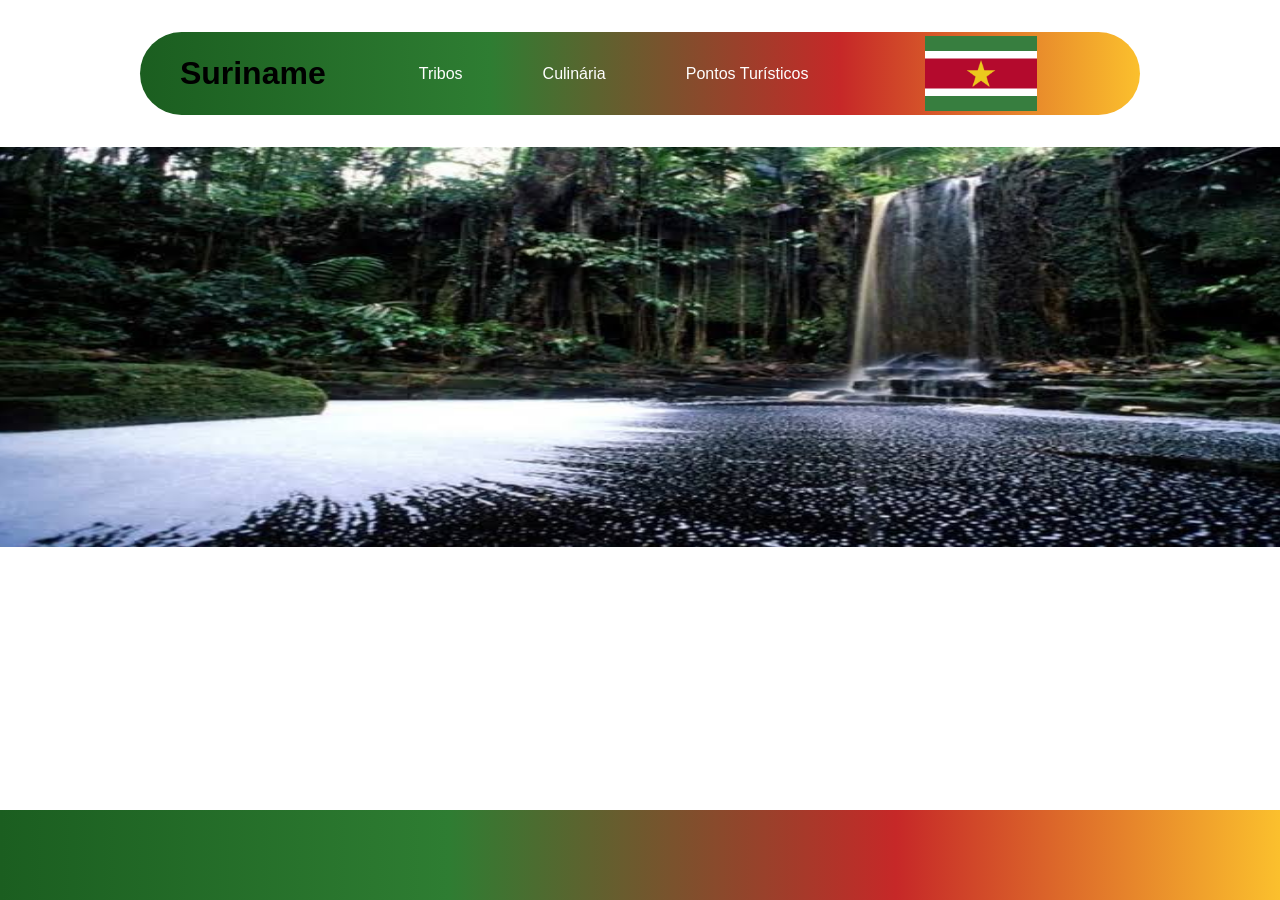
==== Html/index.html @ cf1e26ad "header fix" ====
<!DOCTYPE html>
<html lang="pt-br">

<head>
    <meta charset="UTF-8">
    <meta name="viewport" content="width=device-width, initial-scale=1.0">
    <title>Suriname</title>
    <link rel="stylesheet" href="/Css/style.css">
    <link rel="stylesheet" href="/Css/mediaquery.css">
</head>

<body onload="mudarCarrossel()">
    <div id="header-div">
    <header>
        <h1 class="ubuntu-bold texto-aumenta"><a href="index.html">Suriname</a></h1>
        <nav id="navbar">
            <ul class="roboto-header">
                <li><a href="tribos.html" class="texto-aumenta">Tribos</a></li>
                <li><a href="culinaria.html" class="texto-aumenta">Culinária</a></li>
                <li><a href="ptsturiscos.html" class="texto-aumenta">Pontos Turísticos</a></li>
            </ul>
        </nav>
        <img src="/img/Flag_of_Suriname.svg.webp" alt="bandeira-suriname" id="band-sur">

        <menu>
            <img src="/img/burger-menu-svgrepo-com.svg" id="burger-menu-icon" onclick="alterarmenu()">
        </menu>
    </header>
    </div>
    <nav id="menu-nav" class="escondido">
        <ul>
            <li><a href="index.html" class="texto-aumenta">Home</a></li>
            <li><a href="tribos.html" class="texto-aumenta">Tribos</a></li>
            <li><a href="culinaria.html" class="texto-aumenta">Culinária</a></li>
            <li><a href="ptsturiscos.html" class="texto-aumenta">Pontos Turísticos</a></li>
        </ul>
    </nav>
    <main>
        <img src="/img/Boas Vindas Suriname-Home.jpg" id="carrossel">
    </main>
    <footer>

    </footer>

    <script src="/Script/script.js"></script>
</body>

</html>
---- Css/style.css ----
/* geral */

.roboto-header {
  font-family: "Roboto", sans-serif;
  font-optical-sizing: auto;
  font-weight: 700;
  font-style: normal;
  font-variation-settings:
    "wdth" 100;
}

.ubuntu-bold {
  font-family: "Ubuntu", sans-serif;
  font-weight: 700;
  font-style: normal;
  color: black;
}

* {
    margin: 0;

}

body {
    display: flex;
    flex-direction: column;
    align-items: center;
    min-height: 100vh;
}

#header-div {
    position: sticky;
    width: 100%;
    display: flex;
    justify-content: center;
    top: 2rem;
    z-index: 1000;
}

header {
    background: linear-gradient(
  90deg,
  #1B5E20 0%,
  #2E7D32 35%,
  #C62828 70%,
  #FBC02D 100%
);
    width: 75%;
    border-radius: 100px;
    padding: 10px 20px 10px 20px;
    display: grid;
    grid-template-columns: 2fr 5fr 3fr;
    align-items: center;
    align-content: center;
    justify-items: center;
    gap: 1rem;
    height: 7vh;
}

header h1 a {
    color: black;
    text-decoration: none;
}

header ul {
    display: flex;
    list-style: none;
    gap: 5rem;
}
.texto-aumenta {
    display: inline-block;
    transition:  transform 0.3s ease;
}

.texto-aumenta:hover {
    transform: scale(1.2);
}

ul a {
    text-decoration: none;
    color: white;
    font-weight: 400;
}


#band-sur {
    width: 7rem;
}

menu {
    display: none;
    padding: 0px;
}

#menu-nav {
    display: none;
}

#burger-menu-icon {
    width: 6rem;
}

main {
    flex: 1;
}

#carrossel {
    margin-top: 4rem;
    width: 1285px;
    height: 400px;
}

footer {
    height: 10vh;
    width: 100%;
    position: relative;
    bottom: 0;
    background: linear-gradient(
        90deg,
    #1B5E20 0%,
    #2E7D32 35%,
    #C62828 70%,
    #FBC02D 100%)
}

/* home */

/* tribos */

#body-tribos {
    background-image: url(/img/Plano\ de\ Fundo\ Tribos.jpg);
    background-repeat: no-repeat;
    background-size: cover;
    font-family: Georgia, 'Times New Roman', Times, serif;
    color: #222;

}

#main-tribos {
    background-color: #f5f5f5;
    display: flex;
    flex-direction: column; 
    align-items: center;   
    padding: 0 20px;  
    margin: 4rem 10px 10px 10px;    
}
.tribos {
    display: flex;
    justify-content: center;
    align-items: stretch;
    gap: 20px;
    padding: 20px;
    flex-wrap: wrap;
}

.card {
    width: 350px;
    background: #fff3cd;
    border-radius: 20px;
    border: 2px solid #fac905;
    display: flex;
    flex-direction: column;
    transition: transform 0.3s;
}
.card:hover {
    transform: translateY(-5px);
    box-shadow: 10px 20px 30px rgb(255, 255, 0);
}
.card h2 {
    color: #fff;
    text-align: center;
    font-size: 22px;
    padding: 15px;
    border-radius: 22px;
}
.aruaques {
    background: green;
}
.aruaques h2 {
    background: green;
}
.caraiba {
    background: #FFCD00;
}
.caraiba h2 {
    background: #FFCD00;
}
.warrius {
    background: red;
}
.warrius h2 {
    background: red;
}
.img-tribos {
    width: 260px;
    height: 390px;
    display: block;
}
.card p {
    margin: 5px;
    font-size: 20px;
    font-style: bold;
}
/* aba de culinaria */

/* pontos turisticos */
---- Css/mediaquery.css ----
@media screen and (max-width: 1090px){
    #navbar {
        display: none;
    }
    menu {
        display: inline-block;
    }

    #menu-nav {
        display: inline-block;
        width: 100%;
        border-bottom: 10px;
        border-color: black;
        ul {
            padding: 10px 40px 10px 40px;
            list-style-type: none;
            display: flex;
            align-items: center;
            justify-content: space-between;
            border-bottom: 2px solid gray;
            box-shadow: 0px 4px 6px -2px rgba(0, 0, 0, 0.3);
        }
        a {
            color: black;
            text-decoration: none;
            font-size: 30px;
        }
    }
}

@media screen and (max-width: 580px) {
    header h1 {
        font-size: 1.6rem;
    }
}
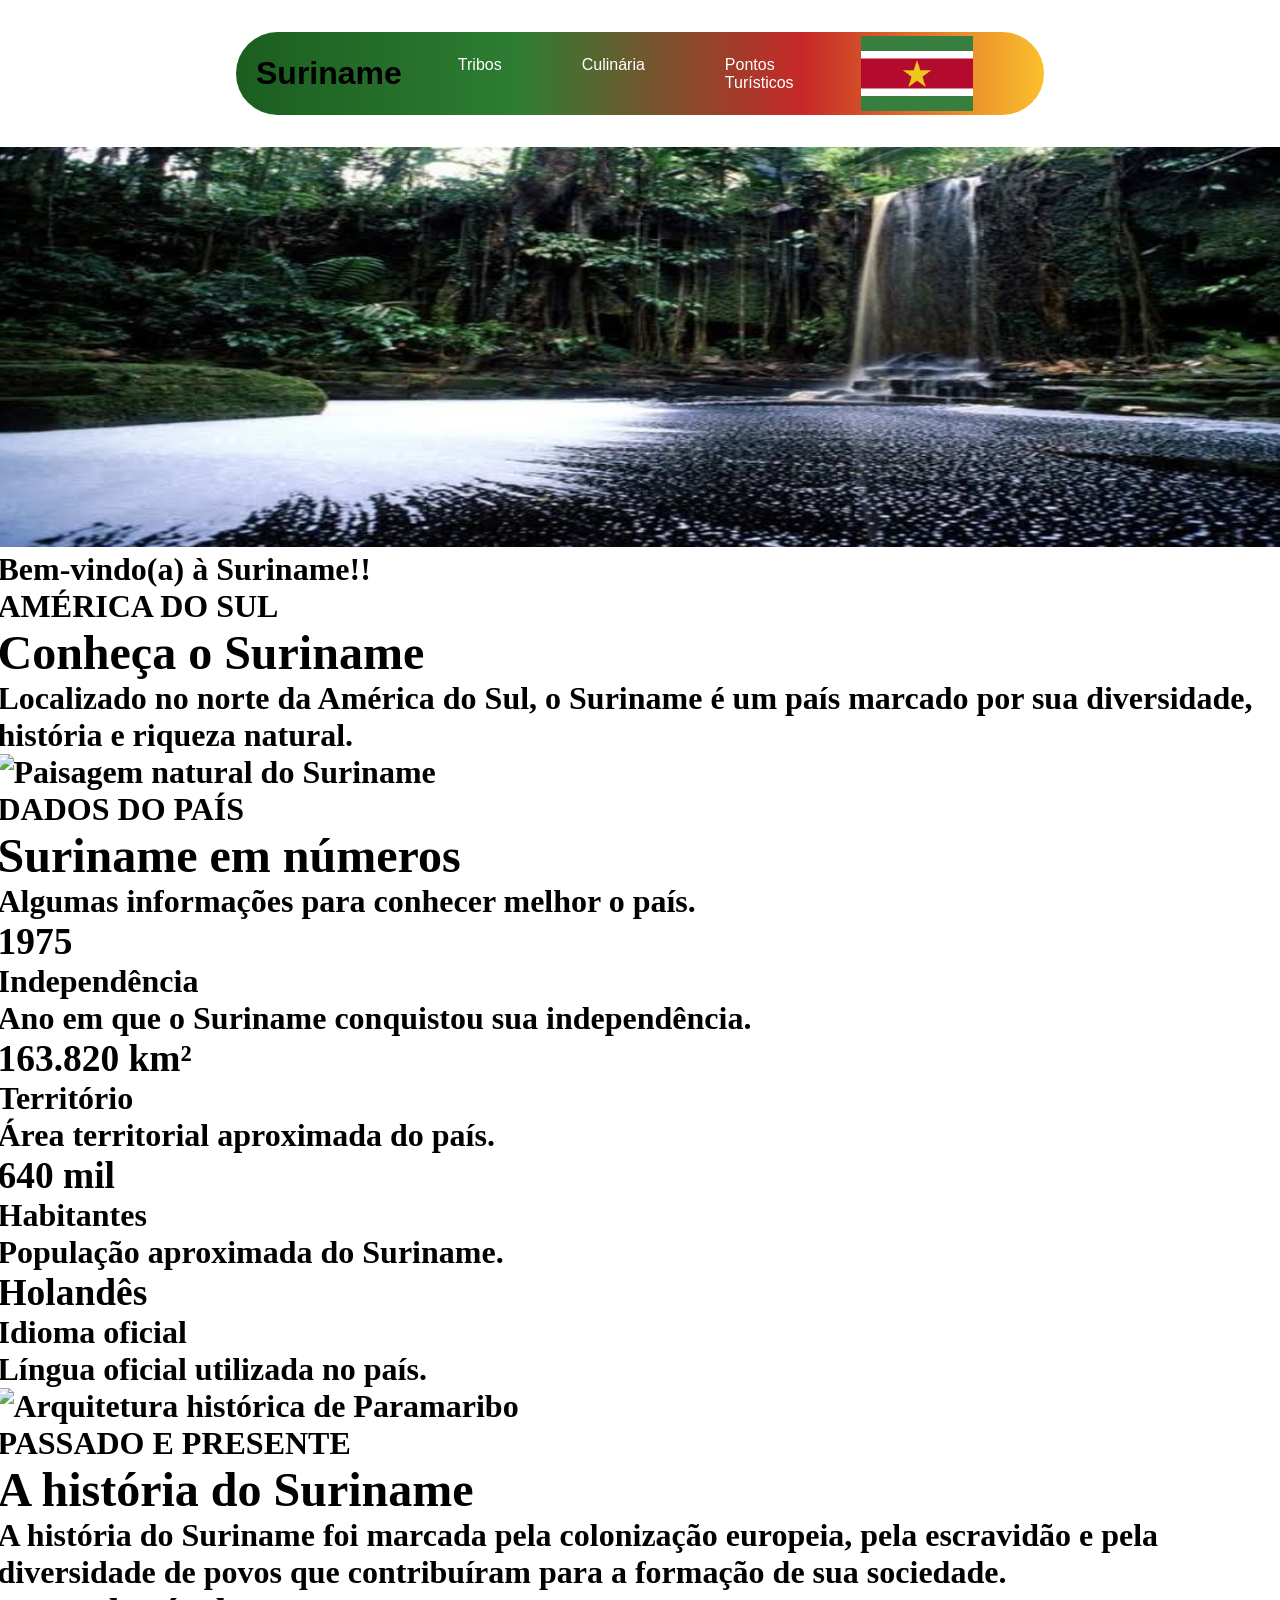
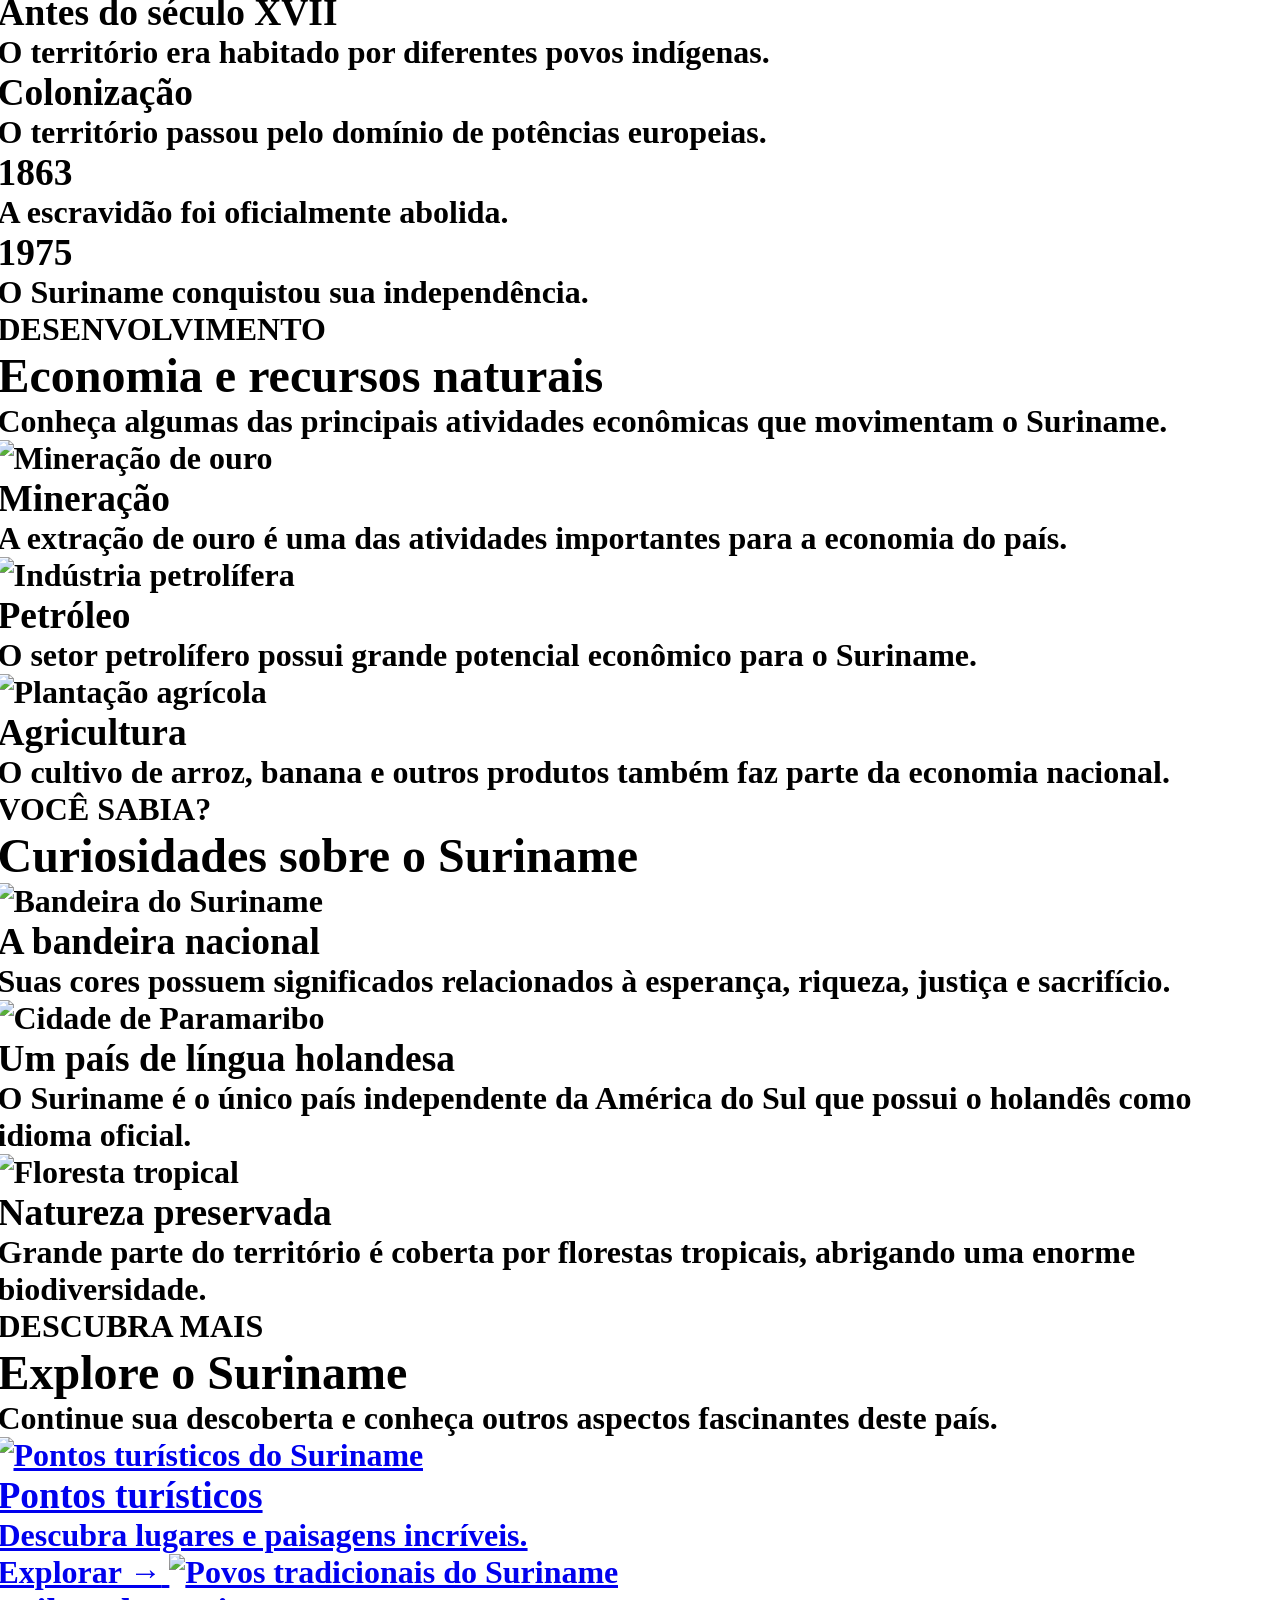
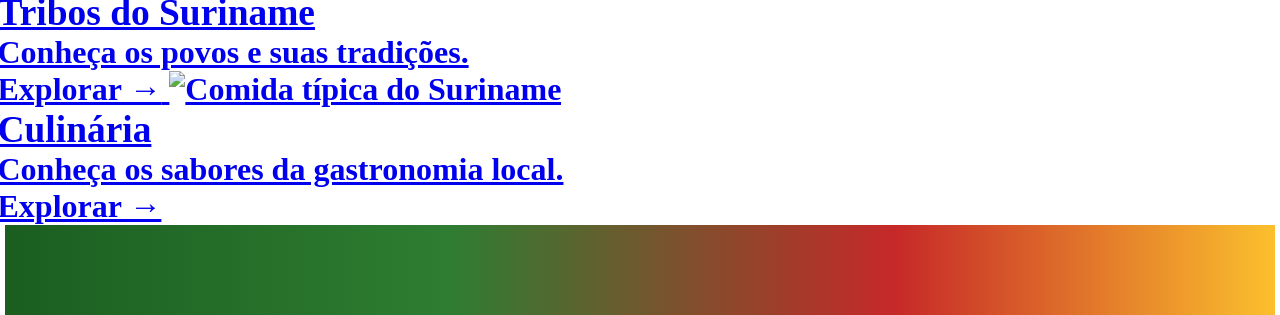
==== commit 62a8b797: "html home" ====
--- a/Html/index.html
+++ b/Html/index.html
@@ -37,6 +37,231 @@
     </nav>
     <main>
         <img src="/img/Boas Vindas Suriname-Home.jpg" id="carrossel">
+        <h1>Bem-vindo(a) à Suriname!! </header>
+            
+        <!-- APRESENTAÇÃO -->
+        <section class="apresentacao">
+            <div class="apresentacao-conteudo">
+                <span class="subtitulo">AMÉRICA DO SUL</span>
+                <h1>Conheça o Suriname</h1>
+                <p>
+                    Localizado no norte da América do Sul, o Suriname
+                    é um país marcado por sua diversidade, história
+                    e riqueza natural.
+                </p>
+            </div>
+
+            <div class="apresentacao-imagem">
+                <img src="imagens/suriname.jpg" alt="Paisagem natural do Suriname">
+            </div>
+        </section>
+
+        <!-- SURINAME EM NÚMEROS -->
+        <section class="numeros">
+            <div class="secao-titulo">
+                <span class="subtitulo">DADOS DO PAÍS</span>
+                <h2>Suriname em números</h2>
+                <p>Algumas informações para conhecer melhor o país.</p>
+            </div>
+
+            <div class="numeros-container">
+
+                <article class="numero-card">
+                    <h3>1975</h3>
+                    <h4>Independência</h4>
+                    <p>Ano em que o Suriname conquistou sua independência.</p>
+                </article>
+
+                <article class="numero-card">
+                    <h3>163.820 km²</h3>
+                    <h4>Território</h4>
+                    <p>Área territorial aproximada do país.</p>
+                </article>
+
+                <article class="numero-card">
+                    <h3>640 mil</h3>
+                    <h4>Habitantes</h4>
+                    <p>População aproximada do Suriname.</p>
+                </article>
+
+                <article class="numero-card">
+                    <h3>Holandês</h3>
+                    <h4>Idioma oficial</h4>
+                    <p>Língua oficial utilizada no país.</p>
+                </article>
+
+            </div>
+        </section>
+
+        <!-- HISTÓRIA -->
+        <section class="historia">
+            <div class="historia-imagem">
+                <img src="imagens/historia.jpg" alt="Arquitetura histórica de Paramaribo">
+            </div>
+
+            <div class="historia-conteudo">
+                <span class="subtitulo">PASSADO E PRESENTE</span>
+                <h2>A história do Suriname</h2>
+
+                <p>
+                    A história do Suriname foi marcada pela colonização
+                    europeia, pela escravidão e pela diversidade de povos
+                    que contribuíram para a formação de sua sociedade.
+                </p>
+
+                <div class="linha-tempo">
+
+                    <div class="linha-tempo-item">
+                        <h3>Antes do século XVII</h3>
+                        <p>O território era habitado por diferentes povos indígenas.</p>
+                    </div>
+
+                    <div class="linha-tempo-item">
+                        <h3>Colonização</h3>
+                        <p>O território passou pelo domínio de potências europeias.</p>
+                    </div>
+
+                    <div class="linha-tempo-item">
+                        <h3>1863</h3>
+                        <p>A escravidão foi oficialmente abolida.</p>
+                    </div>
+
+                    <div class="linha-tempo-item">
+                        <h3>1975</h3>
+                        <p>O Suriname conquistou sua independência.</p>
+                    </div>
+
+                </div>
+            </div>
+        </section>
+
+        <!-- ECONOMIA -->
+        <section class="economia">
+            <div class="secao-titulo">
+                <span class="subtitulo">DESENVOLVIMENTO</span>
+                <h2>Economia e recursos naturais</h2>
+                <p>
+                    Conheça algumas das principais atividades econômicas
+                    que movimentam o Suriname.
+                </p>
+            </div>
+
+            <div class="economia-container">
+
+                <article class="economia-card">
+                    <img src="imagens/ouro.jpg" alt="Mineração de ouro">
+                    <h3>Mineração</h3>
+                    <p>
+                        A extração de ouro é uma das atividades importantes
+                        para a economia do país.
+                    </p>
+                </article>
+
+                <article class="economia-card">
+                    <img src="imagens/petroleo.jpg" alt="Indústria petrolífera">
+                    <h3>Petróleo</h3>
+                    <p>
+                        O setor petrolífero possui grande potencial
+                        econômico para o Suriname.
+                    </p>
+                </article>
+
+                <article class="economia-card">
+                    <img src="imagens/agricultura.jpg" alt="Plantação agrícola">
+                    <h3>Agricultura</h3>
+                    <p>
+                        O cultivo de arroz, banana e outros produtos
+                        também faz parte da economia nacional.
+                    </p>
+                </article>
+
+            </div>
+        </section>
+
+        <!-- CURIOSIDADES -->
+        <section class="curiosidades">
+            <div class="secao-titulo">
+                <span class="subtitulo">VOCÊ SABIA?</span>
+                <h2>Curiosidades sobre o Suriname</h2>
+            </div>
+
+            <div class="curiosidades-container">
+
+                <article class="curiosidade-card">
+                    <img src="imagens/bandeira.jpg" alt="Bandeira do Suriname">
+                    <div>
+                        <h3>A bandeira nacional</h3>
+                        <p>
+                            Suas cores possuem significados relacionados
+                            à esperança, riqueza, justiça e sacrifício.
+                        </p>
+                    </div>
+                </article>
+
+                <article class="curiosidade-card">
+                    <img src="imagens/paramaribo.jpg" alt="Cidade de Paramaribo">
+                    <div>
+                        <h3>Um país de língua holandesa</h3>
+                        <p>
+                            O Suriname é o único país independente da
+                            América do Sul que possui o holandês como
+                            idioma oficial.
+                        </p>
+                    </div>
+                </article>
+
+                <article class="curiosidade-card">
+                    <img src="imagens/floresta.jpg" alt="Floresta tropical">
+                    <div>
+                        <h3>Natureza preservada</h3>
+                        <p>
+                            Grande parte do território é coberta por
+                            florestas tropicais, abrigando uma enorme
+                            biodiversidade.
+                        </p>
+                    </div>
+                </article>
+
+            </div>
+        </section>
+
+        <!-- EXPLORE MAIS -->
+        <section class="explore">
+            <div class="secao-titulo">
+                <span class="subtitulo">DESCUBRA MAIS</span>
+                <h2>Explore o Suriname</h2>
+                <p>
+                    Continue sua descoberta e conheça outros aspectos
+                    fascinantes deste país.
+                </p>
+            </div>
+
+            <div class="explore-container">
+
+                <a href="pontos-turisticos.html" class="explore-card">
+                    <img src="imagens/pontos-turisticos.jpg" alt="Pontos turísticos do Suriname">
+                    <h3>Pontos turísticos</h3>
+                    <p>Descubra lugares e paisagens incríveis.</p>
+                    <span>Explorar →</span>
+                </a>
+
+                <a href="tribos.html" class="explore-card">
+                    <img src="imagens/tribos.jpg" alt="Povos tradicionais do Suriname">
+                    <h3>Tribos do Suriname</h3>
+                    <p>Conheça os povos e suas tradições.</p>
+                    <span>Explorar →</span>
+                </a>
+
+                <a href="culinaria.html" class="explore-card">
+                    <img src="imagens/culinaria.jpg" alt="Comida típica do Suriname">
+                    <h3>Culinária</h3>
+                    <p>Conheça os sabores da gastronomia local.</p>
+                    <span>Explorar →</span>
+                </a>
+
+            </div>
+        </section>
+
     </main>
     <footer>
 
--- a/Css/style.css
+++ b/Css/style.css
@@ -26,6 +26,7 @@
     flex-direction: column;
     align-items: center;
     min-height: 100vh;
+    margin:0px 10vw 0px 10vw;
 }
 
 #header-div {
@@ -112,7 +113,7 @@
 
 footer {
     height: 10vh;
-    width: 100%;
+    width: 99.2vw;
     position: relative;
     bottom: 0;
     background: linear-gradient(
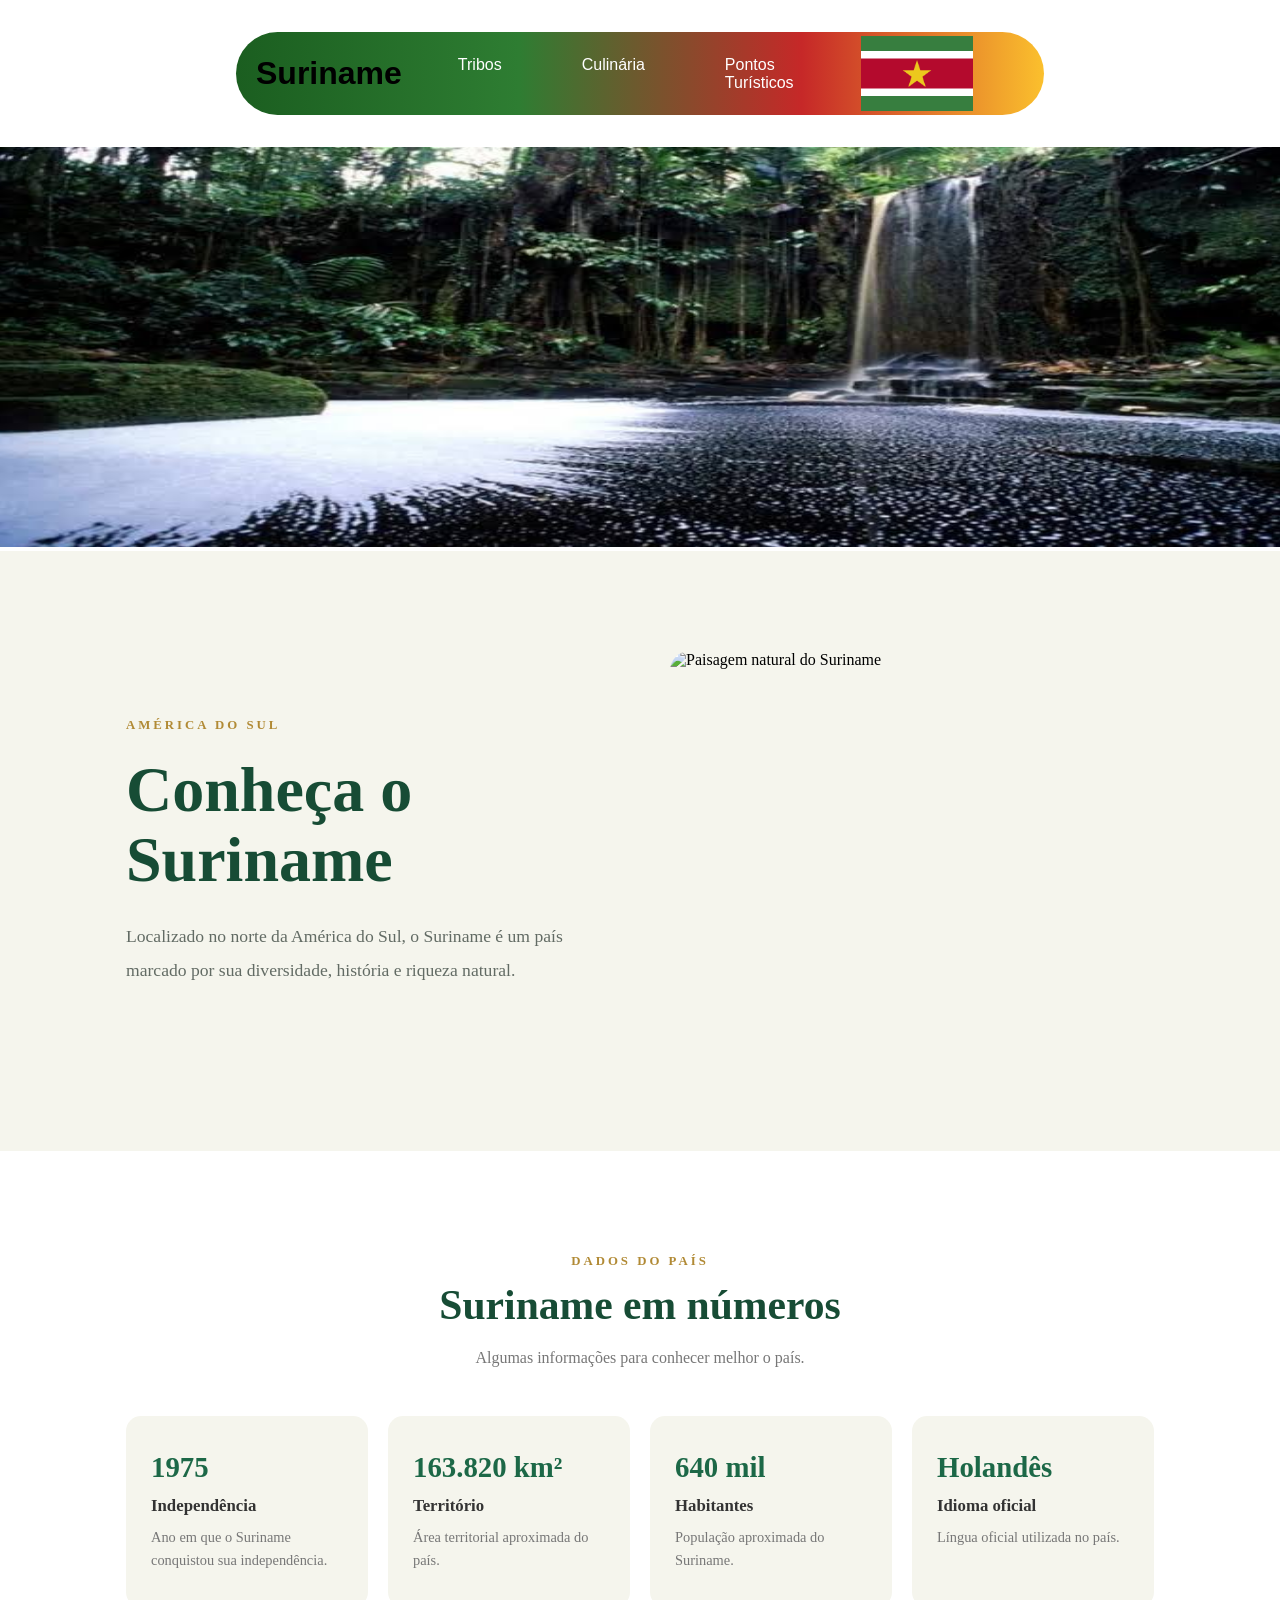
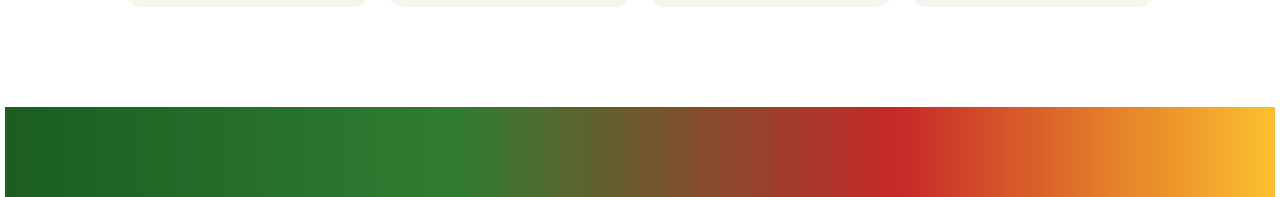
==== commit f3d1e999: "index css" ====
--- a/Html/index.html
+++ b/Html/index.html
@@ -7,6 +7,7 @@
     <title>Suriname</title>
     <link rel="stylesheet" href="/Css/style.css">
     <link rel="stylesheet" href="/Css/mediaquery.css">
+    <link rel="icon" href="/img/Flag_of_Suriname.svg.webp" type="image/.webp">
 </head>
 
 <body onload="mudarCarrossel()">
@@ -37,8 +38,7 @@
     </nav>
     <main>
         <img src="/img/Boas Vindas Suriname-Home.jpg" id="carrossel">
-        <h1>Bem-vindo(a) à Suriname!! </header>
-            
+
         <!-- APRESENTAÇÃO -->
         <section class="apresentacao">
             <div class="apresentacao-conteudo">
@@ -52,7 +52,7 @@
             </div>
 
             <div class="apresentacao-imagem">
-                <img src="imagens/suriname.jpg" alt="Paisagem natural do Suriname">
+                <img src="https://st2.depositphotos.com/1679308/6922/i/450/depositphotos_69221909-stock-photo-suriname-south-america.jpg" alt="Paisagem natural do Suriname">
             </div>
         </section>
 
@@ -93,175 +93,6 @@
             </div>
         </section>
 
-        <!-- HISTÓRIA -->
-        <section class="historia">
-            <div class="historia-imagem">
-                <img src="imagens/historia.jpg" alt="Arquitetura histórica de Paramaribo">
-            </div>
-
-            <div class="historia-conteudo">
-                <span class="subtitulo">PASSADO E PRESENTE</span>
-                <h2>A história do Suriname</h2>
-
-                <p>
-                    A história do Suriname foi marcada pela colonização
-                    europeia, pela escravidão e pela diversidade de povos
-                    que contribuíram para a formação de sua sociedade.
-                </p>
-
-                <div class="linha-tempo">
-
-                    <div class="linha-tempo-item">
-                        <h3>Antes do século XVII</h3>
-                        <p>O território era habitado por diferentes povos indígenas.</p>
-                    </div>
-
-                    <div class="linha-tempo-item">
-                        <h3>Colonização</h3>
-                        <p>O território passou pelo domínio de potências europeias.</p>
-                    </div>
-
-                    <div class="linha-tempo-item">
-                        <h3>1863</h3>
-                        <p>A escravidão foi oficialmente abolida.</p>
-                    </div>
-
-                    <div class="linha-tempo-item">
-                        <h3>1975</h3>
-                        <p>O Suriname conquistou sua independência.</p>
-                    </div>
-
-                </div>
-            </div>
-        </section>
-
-        <!-- ECONOMIA -->
-        <section class="economia">
-            <div class="secao-titulo">
-                <span class="subtitulo">DESENVOLVIMENTO</span>
-                <h2>Economia e recursos naturais</h2>
-                <p>
-                    Conheça algumas das principais atividades econômicas
-                    que movimentam o Suriname.
-                </p>
-            </div>
-
-            <div class="economia-container">
-
-                <article class="economia-card">
-                    <img src="imagens/ouro.jpg" alt="Mineração de ouro">
-                    <h3>Mineração</h3>
-                    <p>
-                        A extração de ouro é uma das atividades importantes
-                        para a economia do país.
-                    </p>
-                </article>
-
-                <article class="economia-card">
-                    <img src="imagens/petroleo.jpg" alt="Indústria petrolífera">
-                    <h3>Petróleo</h3>
-                    <p>
-                        O setor petrolífero possui grande potencial
-                        econômico para o Suriname.
-                    </p>
-                </article>
-
-                <article class="economia-card">
-                    <img src="imagens/agricultura.jpg" alt="Plantação agrícola">
-                    <h3>Agricultura</h3>
-                    <p>
-                        O cultivo de arroz, banana e outros produtos
-                        também faz parte da economia nacional.
-                    </p>
-                </article>
-
-            </div>
-        </section>
-
-        <!-- CURIOSIDADES -->
-        <section class="curiosidades">
-            <div class="secao-titulo">
-                <span class="subtitulo">VOCÊ SABIA?</span>
-                <h2>Curiosidades sobre o Suriname</h2>
-            </div>
-
-            <div class="curiosidades-container">
-
-                <article class="curiosidade-card">
-                    <img src="imagens/bandeira.jpg" alt="Bandeira do Suriname">
-                    <div>
-                        <h3>A bandeira nacional</h3>
-                        <p>
-                            Suas cores possuem significados relacionados
-                            à esperança, riqueza, justiça e sacrifício.
-                        </p>
-                    </div>
-                </article>
-
-                <article class="curiosidade-card">
-                    <img src="imagens/paramaribo.jpg" alt="Cidade de Paramaribo">
-                    <div>
-                        <h3>Um país de língua holandesa</h3>
-                        <p>
-                            O Suriname é o único país independente da
-                            América do Sul que possui o holandês como
-                            idioma oficial.
-                        </p>
-                    </div>
-                </article>
-
-                <article class="curiosidade-card">
-                    <img src="imagens/floresta.jpg" alt="Floresta tropical">
-                    <div>
-                        <h3>Natureza preservada</h3>
-                        <p>
-                            Grande parte do território é coberta por
-                            florestas tropicais, abrigando uma enorme
-                            biodiversidade.
-                        </p>
-                    </div>
-                </article>
-
-            </div>
-        </section>
-
-        <!-- EXPLORE MAIS -->
-        <section class="explore">
-            <div class="secao-titulo">
-                <span class="subtitulo">DESCUBRA MAIS</span>
-                <h2>Explore o Suriname</h2>
-                <p>
-                    Continue sua descoberta e conheça outros aspectos
-                    fascinantes deste país.
-                </p>
-            </div>
-
-            <div class="explore-container">
-
-                <a href="pontos-turisticos.html" class="explore-card">
-                    <img src="imagens/pontos-turisticos.jpg" alt="Pontos turísticos do Suriname">
-                    <h3>Pontos turísticos</h3>
-                    <p>Descubra lugares e paisagens incríveis.</p>
-                    <span>Explorar →</span>
-                </a>
-
-                <a href="tribos.html" class="explore-card">
-                    <img src="imagens/tribos.jpg" alt="Povos tradicionais do Suriname">
-                    <h3>Tribos do Suriname</h3>
-                    <p>Conheça os povos e suas tradições.</p>
-                    <span>Explorar →</span>
-                </a>
-
-                <a href="culinaria.html" class="explore-card">
-                    <img src="imagens/culinaria.jpg" alt="Comida típica do Suriname">
-                    <h3>Culinária</h3>
-                    <p>Conheça os sabores da gastronomia local.</p>
-                    <span>Explorar →</span>
-                </a>
-
-            </div>
-        </section>
-
     </main>
     <footer>
 
--- a/Css/style.css
+++ b/Css/style.css
@@ -126,6 +126,135 @@
 
 /* home */
 
+.apresentacao,
+.numeros {
+    width: 100%;
+    box-sizing: border-box;
+}
+
+.apresentacao *,
+.numeros * {
+    box-sizing: border-box;
+}
+
+.apresentacao img {
+    width: 100%;
+    height: 100%;
+    object-fit: cover;
+    display: block;
+}
+
+.subtitulo {
+    display: inline-block;
+    color: #b18a35;
+    font-size: 0.8rem;
+    font-weight: 700;
+    letter-spacing: 3px;
+    margin-bottom: 12px;
+}
+
+.secao-titulo {
+    text-align: center;
+    max-width: 650px;
+    margin: 0 auto 45px;
+}
+
+.secao-titulo h2 {
+    color: #174c35;
+    font-size: clamp(1.8rem, 4vw, 2.6rem);
+    margin: 0 0 15px;
+}
+
+.secao-titulo p {
+    color: #777;
+    line-height: 1.7;
+    font-size: 1rem;
+}
+
+.apresentacao {
+    display: flex;
+    align-items: center;
+    justify-content: space-between;
+    gap: 60px;
+    padding: 100px 10%;
+    background: #f5f5ed;
+}
+
+.apresentacao-conteudo {
+    flex: 1;
+    max-width: 550px;
+}
+
+.apresentacao-conteudo h1 {
+    color: #174c35;
+    font-size: clamp(2.5rem, 5vw, 4.5rem);
+    line-height: 1.1;
+    margin: 10px 0 25px;
+}
+
+.apresentacao-conteudo p {
+    color: #626b64;
+    font-size: 1.1rem;
+    line-height: 1.9;
+}
+
+.apresentacao-imagem {
+    flex: 1;
+    height: 400px;
+    overflow: hidden;
+    border-radius: 20px;
+}
+
+.apresentacao-imagem img {
+    transition: transform 0.6s ease;
+}
+
+.apresentacao-imagem:hover img {
+    transform: scale(1.05);
+}
+
+.numeros {
+    padding: 100px 10%;
+    background: #ffffff;
+}
+
+.numeros-container {
+    display: grid;
+    grid-template-columns: repeat(4, 1fr);
+    gap: 20px;
+}
+
+.numero-card {
+    padding: 35px 25px;
+    background: #f5f5ed;
+    border-radius: 15px;
+    transition: transform 0.3s ease, box-shadow 0.3s ease;
+}
+
+.numero-card:hover {
+    transform: translateY(-8px);
+    box-shadow: 0 12px 30px rgba(0, 0, 0, 0.08);
+}
+
+.numero-card h3 {
+    color: #1c6847;
+    font-size: 1.8rem;
+    margin: 0 0 12px;
+}
+
+.numero-card h4 {
+    color: #333;
+    font-size: 1.05rem;
+    margin: 0 0 10px;
+}
+
+.numero-card p {
+    color: #777;
+    font-size: 0.9rem;
+    line-height: 1.6;
+    margin: 0;
+}
+
 /* tribos */
 
 #body-tribos {
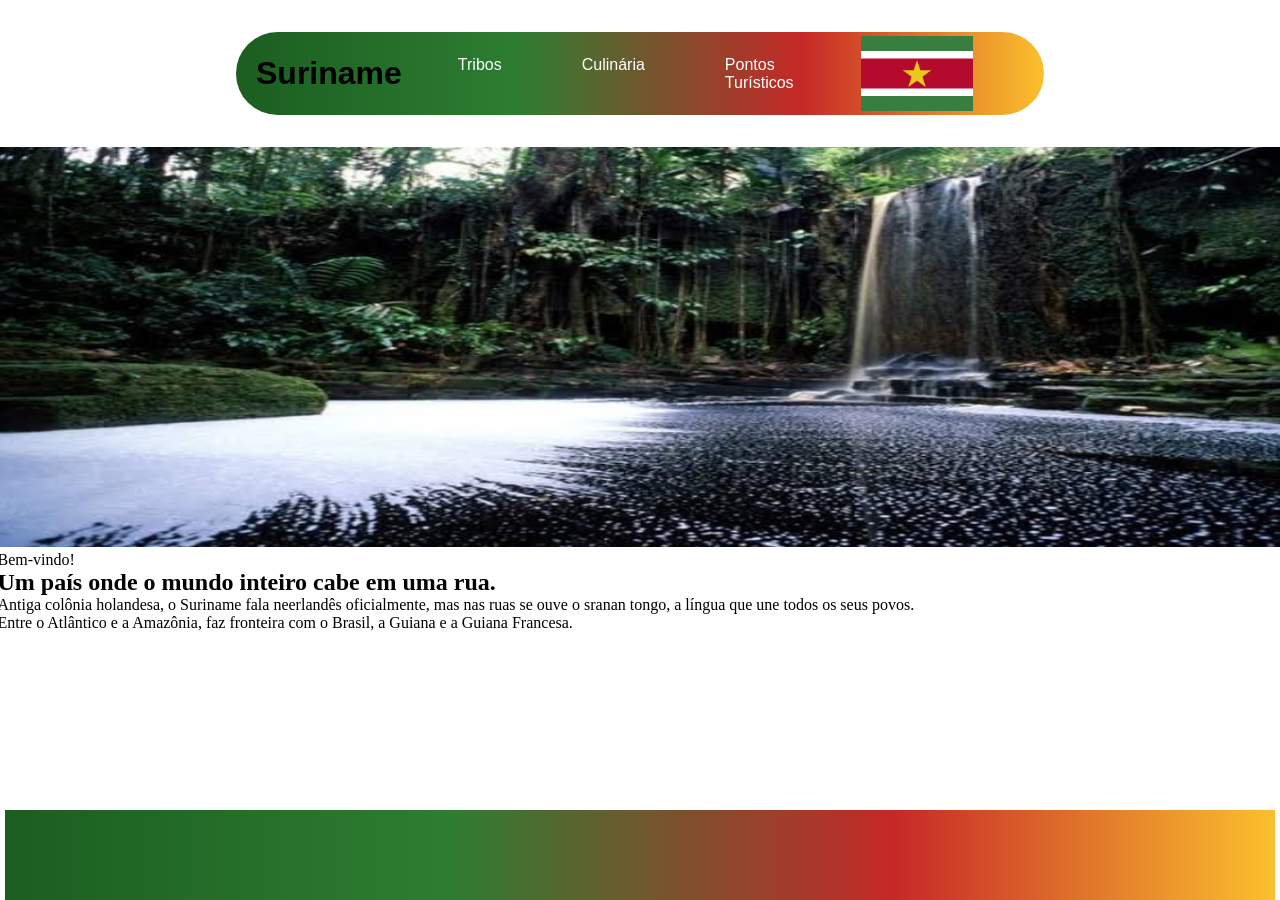
==== commit fcd5ef8e: "update index.html" ====
--- a/Html/index.html
+++ b/Html/index.html
@@ -12,21 +12,21 @@
 
 <body onload="mudarCarrossel()">
     <div id="header-div">
-    <header>
-        <h1 class="ubuntu-bold texto-aumenta"><a href="index.html">Suriname</a></h1>
-        <nav id="navbar">
-            <ul class="roboto-header">
-                <li><a href="tribos.html" class="texto-aumenta">Tribos</a></li>
-                <li><a href="culinaria.html" class="texto-aumenta">Culinária</a></li>
-                <li><a href="ptsturiscos.html" class="texto-aumenta">Pontos Turísticos</a></li>
-            </ul>
-        </nav>
-        <img src="/img/Flag_of_Suriname.svg.webp" alt="bandeira-suriname" id="band-sur">
+        <header>
+            <h1 class="ubuntu-bold texto-aumenta"><a href="index.html">Suriname</a></h1>
+            <nav id="navbar">
+                <ul class="roboto-header">
+                    <li><a href="tribos.html" class="texto-aumenta">Tribos</a></li>
+                    <li><a href="culinaria.html" class="texto-aumenta">Culinária</a></li>
+                    <li><a href="ptsturiscos.html" class="texto-aumenta">Pontos Turísticos</a></li>
+                </ul>
+            </nav>
+            <img src="/img/Flag_of_Suriname.svg.webp" alt="bandeira-suriname" id="band-sur">
 
-        <menu>
-            <img src="/img/burger-menu-svgrepo-com.svg" id="burger-menu-icon" onclick="alterarmenu()">
-        </menu>
-    </header>
+            <menu>
+                <img src="/img/burger-menu-svgrepo-com.svg" id="burger-menu-icon" onclick="alterarmenu()">
+            </menu>
+        </header>
     </div>
     <nav id="menu-nav" class="escondido">
         <ul>
@@ -39,58 +39,19 @@
     <main>
         <img src="/img/Boas Vindas Suriname-Home.jpg" id="carrossel">
 
-        <!-- APRESENTAÇÃO -->
-        <section class="apresentacao">
-            <div class="apresentacao-conteudo">
-                <span class="subtitulo">AMÉRICA DO SUL</span>
-                <h1>Conheça o Suriname</h1>
+        <section>
+            <aside>
+                <span>Bem-vindo!</span>
+                <h2>Um país onde o mundo inteiro cabe em uma rua.</h2>
+            </aside>
+            <aside>
                 <p>
-                    Localizado no norte da América do Sul, o Suriname
-                    é um país marcado por sua diversidade, história
-                    e riqueza natural.
+                    Antiga colônia holandesa, o Suriname fala neerlandês oficialmente, mas nas ruas se ouve o sranan
+                    tongo, a língua que une todos os seus povos.</p>
+                <p>
+                    Entre o Atlântico e a Amazônia, faz fronteira com o Brasil, a Guiana e a Guiana Francesa.
                 </p>
-            </div>
-
-            <div class="apresentacao-imagem">
-                <img src="https://st2.depositphotos.com/1679308/6922/i/450/depositphotos_69221909-stock-photo-suriname-south-america.jpg" alt="Paisagem natural do Suriname">
-            </div>
-        </section>
-
-        <!-- SURINAME EM NÚMEROS -->
-        <section class="numeros">
-            <div class="secao-titulo">
-                <span class="subtitulo">DADOS DO PAÍS</span>
-                <h2>Suriname em números</h2>
-                <p>Algumas informações para conhecer melhor o país.</p>
-            </div>
-
-            <div class="numeros-container">
-
-                <article class="numero-card">
-                    <h3>1975</h3>
-                    <h4>Independência</h4>
-                    <p>Ano em que o Suriname conquistou sua independência.</p>
-                </article>
-
-                <article class="numero-card">
-                    <h3>163.820 km²</h3>
-                    <h4>Território</h4>
-                    <p>Área territorial aproximada do país.</p>
-                </article>
-
-                <article class="numero-card">
-                    <h3>640 mil</h3>
-                    <h4>Habitantes</h4>
-                    <p>População aproximada do Suriname.</p>
-                </article>
-
-                <article class="numero-card">
-                    <h3>Holandês</h3>
-                    <h4>Idioma oficial</h4>
-                    <p>Língua oficial utilizada no país.</p>
-                </article>
-
-            </div>
+            </aside>
         </section>
 
     </main>
--- a/Css/style.css
+++ b/Css/style.css
@@ -122,215 +122,4 @@
     #2E7D32 35%,
     #C62828 70%,
     #FBC02D 100%)
-}
-
-/* home */
-
-.apresentacao,
-.numeros {
-    width: 100%;
-    box-sizing: border-box;
-}
-
-.apresentacao *,
-.numeros * {
-    box-sizing: border-box;
-}
-
-.apresentacao img {
-    width: 100%;
-    height: 100%;
-    object-fit: cover;
-    display: block;
-}
-
-.subtitulo {
-    display: inline-block;
-    color: #b18a35;
-    font-size: 0.8rem;
-    font-weight: 700;
-    letter-spacing: 3px;
-    margin-bottom: 12px;
-}
-
-.secao-titulo {
-    text-align: center;
-    max-width: 650px;
-    margin: 0 auto 45px;
-}
-
-.secao-titulo h2 {
-    color: #174c35;
-    font-size: clamp(1.8rem, 4vw, 2.6rem);
-    margin: 0 0 15px;
-}
-
-.secao-titulo p {
-    color: #777;
-    line-height: 1.7;
-    font-size: 1rem;
-}
-
-.apresentacao {
-    display: flex;
-    align-items: center;
-    justify-content: space-between;
-    gap: 60px;
-    padding: 100px 10%;
-    background: #f5f5ed;
-}
-
-.apresentacao-conteudo {
-    flex: 1;
-    max-width: 550px;
-}
-
-.apresentacao-conteudo h1 {
-    color: #174c35;
-    font-size: clamp(2.5rem, 5vw, 4.5rem);
-    line-height: 1.1;
-    margin: 10px 0 25px;
-}
-
-.apresentacao-conteudo p {
-    color: #626b64;
-    font-size: 1.1rem;
-    line-height: 1.9;
-}
-
-.apresentacao-imagem {
-    flex: 1;
-    height: 400px;
-    overflow: hidden;
-    border-radius: 20px;
-}
-
-.apresentacao-imagem img {
-    transition: transform 0.6s ease;
-}
-
-.apresentacao-imagem:hover img {
-    transform: scale(1.05);
-}
-
-.numeros {
-    padding: 100px 10%;
-    background: #ffffff;
-}
-
-.numeros-container {
-    display: grid;
-    grid-template-columns: repeat(4, 1fr);
-    gap: 20px;
-}
-
-.numero-card {
-    padding: 35px 25px;
-    background: #f5f5ed;
-    border-radius: 15px;
-    transition: transform 0.3s ease, box-shadow 0.3s ease;
-}
-
-.numero-card:hover {
-    transform: translateY(-8px);
-    box-shadow: 0 12px 30px rgba(0, 0, 0, 0.08);
-}
-
-.numero-card h3 {
-    color: #1c6847;
-    font-size: 1.8rem;
-    margin: 0 0 12px;
-}
-
-.numero-card h4 {
-    color: #333;
-    font-size: 1.05rem;
-    margin: 0 0 10px;
-}
-
-.numero-card p {
-    color: #777;
-    font-size: 0.9rem;
-    line-height: 1.6;
-    margin: 0;
-}
-
-/* tribos */
-
-#body-tribos {
-    background-image: url(/img/Plano\ de\ Fundo\ Tribos.jpg);
-    background-repeat: no-repeat;
-    background-size: cover;
-    font-family: Georgia, 'Times New Roman', Times, serif;
-    color: #222;
-
-}
-
-#main-tribos {
-    background-color: #f5f5f5;
-    display: flex;
-    flex-direction: column; 
-    align-items: center;   
-    padding: 0 20px;  
-    margin: 4rem 10px 10px 10px;    
-}
-.tribos {
-    display: flex;
-    justify-content: center;
-    align-items: stretch;
-    gap: 20px;
-    padding: 20px;
-    flex-wrap: wrap;
-}
-
-.card {
-    width: 350px;
-    background: #fff3cd;
-    border-radius: 20px;
-    border: 2px solid #fac905;
-    display: flex;
-    flex-direction: column;
-    transition: transform 0.3s;
-}
-.card:hover {
-    transform: translateY(-5px);
-    box-shadow: 10px 20px 30px rgb(255, 255, 0);
-}
-.card h2 {
-    color: #fff;
-    text-align: center;
-    font-size: 22px;
-    padding: 15px;
-    border-radius: 22px;
-}
-.aruaques {
-    background: green;
-}
-.aruaques h2 {
-    background: green;
-}
-.caraiba {
-    background: #FFCD00;
-}
-.caraiba h2 {
-    background: #FFCD00;
-}
-.warrius {
-    background: red;
-}
-.warrius h2 {
-    background: red;
-}
-.img-tribos {
-    width: 260px;
-    height: 390px;
-    display: block;
-}
-.card p {
-    margin: 5px;
-    font-size: 20px;
-    font-style: bold;
-}
-/* aba de culinaria */
-
-/* pontos turisticos */+}
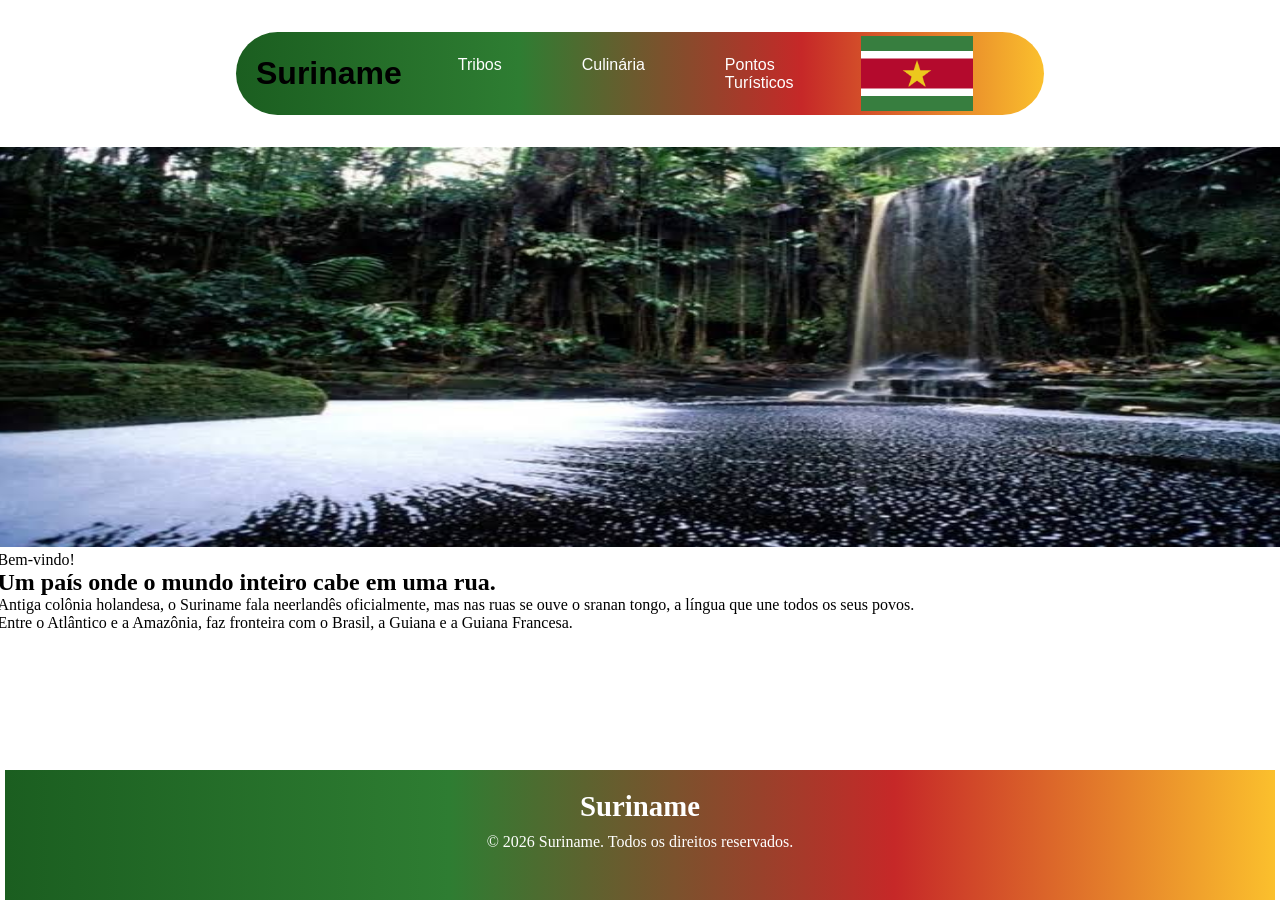
==== commit a8f0c268: "Finish tribos and pontos turisticos" ====
--- a/Html/index.html
+++ b/Html/index.html
@@ -18,7 +18,7 @@
                 <ul class="roboto-header">
                     <li><a href="tribos.html" class="texto-aumenta">Tribos</a></li>
                     <li><a href="culinaria.html" class="texto-aumenta">Culinária</a></li>
-                    <li><a href="ptsturiscos.html" class="texto-aumenta">Pontos Turísticos</a></li>
+                    <li><a href="ptsturisticos.html" class="texto-aumenta">Pontos Turísticos</a></li>
                 </ul>
             </nav>
             <img src="/img/Flag_of_Suriname.svg.webp" alt="bandeira-suriname" id="band-sur">
@@ -55,8 +55,9 @@
         </section>
 
     </main>
-    <footer>
-
+    <footer class="footer-pontos">
+    <h1>Suriname</h1>
+    <p>© 2026 Suriname. Todos os direitos reservados.</p>
     </footer>
 
     <script src="/Script/script.js"></script>
--- a/Css/style.css
+++ b/Css/style.css
@@ -122,4 +122,17 @@
     #2E7D32 35%,
     #C62828 70%,
     #FBC02D 100%)
+}
+
+.footer-pontos {
+    background-color: #2E7D32;
+    color: white;
+    text-align: center;
+    padding: 20px 0;
+    margin-top: 40px;
+}
+
+.footer-pontos h1 {
+    font-size: 1.8rem;
+    margin-bottom: 10px;
 }
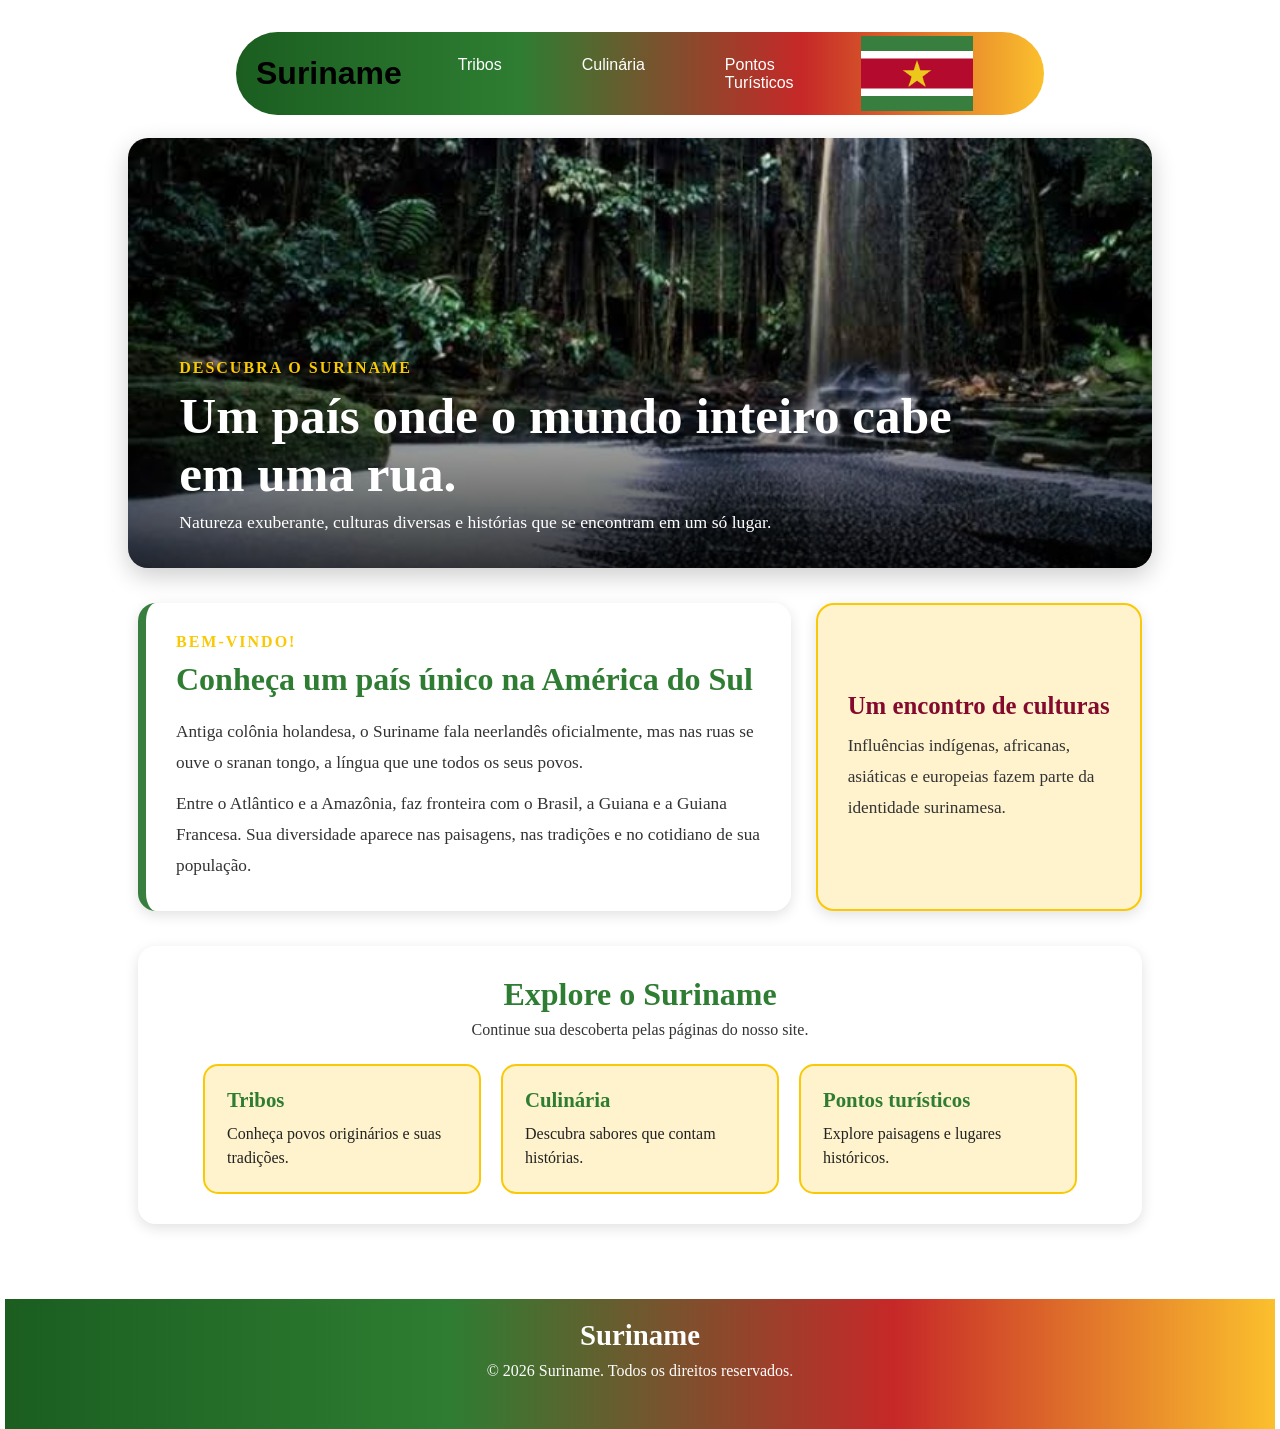
==== commit 10259760: "index e culinaria" ====
--- a/Html/index.html
+++ b/Html/index.html
@@ -1,15 +1,13 @@
 <!DOCTYPE html>
 <html lang="pt-br">
-
 <head>
     <meta charset="UTF-8">
     <meta name="viewport" content="width=device-width, initial-scale=1.0">
     <title>Suriname</title>
     <link rel="stylesheet" href="/Css/style.css">
     <link rel="stylesheet" href="/Css/mediaquery.css">
-    <link rel="icon" href="/img/Flag_of_Suriname.svg.webp" type="image/.webp">
+    <link rel="icon" href="/img/Flag_of_Suriname.svg.webp" type="image/webp">
 </head>
-
 <body onload="mudarCarrossel()">
     <div id="header-div">
         <header>
@@ -21,46 +19,66 @@
                     <li><a href="ptsturisticos.html" class="texto-aumenta">Pontos Turísticos</a></li>
                 </ul>
             </nav>
-            <img src="/img/Flag_of_Suriname.svg.webp" alt="bandeira-suriname" id="band-sur">
-
+            <img src="/img/Flag_of_Suriname.svg.webp" alt="Bandeira do Suriname" id="band-sur">
             <menu>
-                <img src="/img/burger-menu-svgrepo-com.svg" id="burger-menu-icon" onclick="alterarmenu()">
+                <img src="/img/burger-menu-svgrepo-com.svg" id="burger-menu-icon" alt="Abrir menu" onclick="alterarmenu()">
             </menu>
         </header>
     </div>
+
     <nav id="menu-nav" class="escondido">
         <ul>
             <li><a href="index.html" class="texto-aumenta">Home</a></li>
             <li><a href="tribos.html" class="texto-aumenta">Tribos</a></li>
             <li><a href="culinaria.html" class="texto-aumenta">Culinária</a></li>
-            <li><a href="ptsturiscos.html" class="texto-aumenta">Pontos Turísticos</a></li>
+            <li><a href="ptsturisticos.html" class="texto-aumenta">Pontos Turísticos</a></li>
         </ul>
     </nav>
-    <main>
-        <img src="/img/Boas Vindas Suriname-Home.jpg" id="carrossel">
 
-        <section>
-            <aside>
-                <span>Bem-vindo!</span>
+    <main id="main-home">
+        <section class="home-destaque">
+            <img src="/img/Boas Vindas Suriname-Home.jpg" id="carrossel" alt="Paisagem do Suriname">
+            <div class="home-chamada">
+                <span>DESCUBRA O SURINAME</span>
                 <h2>Um país onde o mundo inteiro cabe em uma rua.</h2>
-            </aside>
-            <aside>
+                <p>Natureza exuberante, culturas diversas e histórias que se encontram em um só lugar.</p>
+            </div>
+        </section>
+
+        <section class="home-apresentacao">
+            <div class="home-texto">
+                <span class="home-etiqueta">BEM-VINDO!</span>
+                <h2>Conheça um país único na América do Sul</h2>
                 <p>
-                    Antiga colônia holandesa, o Suriname fala neerlandês oficialmente, mas nas ruas se ouve o sranan
-                    tongo, a língua que une todos os seus povos.</p>
+                    Antiga colônia holandesa, o Suriname fala neerlandês oficialmente, mas nas ruas
+                    se ouve o sranan tongo, a língua que une todos os seus povos.
+                </p>
                 <p>
                     Entre o Atlântico e a Amazônia, faz fronteira com o Brasil, a Guiana e a Guiana Francesa.
+                    Sua diversidade aparece nas paisagens, nas tradições e no cotidiano de sua população.
                 </p>
-            </aside>
+            </div>
+            <div class="home-destaque-lateral">
+                <h3>Um encontro de culturas</h3>
+                <p>Influências indígenas, africanas, asiáticas e europeias fazem parte da identidade surinamesa.</p>
+            </div>
         </section>
 
+        <section class="home-explorar">
+            <h2>Explore o Suriname</h2>
+            <p>Continue sua descoberta pelas páginas do nosso site.</p>
+            <div class="home-links">
+                <a href="tribos.html"><strong>Tribos</strong><span>Conheça povos originários e suas tradições.</span></a>
+                <a href="culinaria.html"><strong>Culinária</strong><span>Descubra sabores que contam histórias.</span></a>
+                <a href="ptsturisticos.html"><strong>Pontos turísticos</strong><span>Explore paisagens e lugares históricos.</span></a>
+            </div>
+        </section>
     </main>
+
     <footer class="footer-pontos">
-    <h1>Suriname</h1>
-    <p>© 2026 Suriname. Todos os direitos reservados.</p>
+        <h1>Suriname</h1>
+        <p>© 2026 Suriname. Todos os direitos reservados.</p>
     </footer>
-
     <script src="/Script/script.js"></script>
 </body>
-
-</html>+</html>
--- a/Css/style.css
+++ b/Css/style.css
@@ -135,4 +135,165 @@
 .footer-pontos h1 {
     font-size: 1.8rem;
     margin-bottom: 10px;
-}+}
+
+
+/* HOME - estilos exclusivos da página inicial */
+#main-home {
+    width: 100%;
+    padding-top: 20px;
+}
+
+.home-destaque {
+    position: relative;
+    width: 100%;
+    margin: 35px auto 30px;
+    overflow: hidden;
+    border-radius: 20px;
+    box-shadow: 0 8px 24px rgba(0,0,0,.2);
+}
+
+#carrossel {
+    display: block;
+    width: 100%;
+    height: 430px;
+    margin: 0;
+    object-fit: cover;
+}
+
+.home-chamada {
+    position: absolute;
+    inset: auto 0 0;
+    padding: 35px 5%;
+    color: white;
+    background: linear-gradient(transparent, rgba(0,0,0,.78));
+}
+
+.home-chamada span, .home-etiqueta {
+    color: #fac905;
+    font-weight: 800;
+    letter-spacing: 2px;
+}
+
+.home-chamada h2 {
+    max-width: 780px;
+    margin: 10px 0;
+    font-size: clamp(2rem, 4vw, 3.2rem);
+    line-height: 1.12;
+}
+
+.home-chamada p {
+    font-size: 1.1rem;
+}
+
+.home-apresentacao {
+    display: grid;
+    grid-template-columns: 2fr 1fr;
+    gap: 25px;
+    align-items: stretch;
+    margin: 35px 10px;
+}
+
+.home-texto, .home-destaque-lateral, .home-explorar {
+    padding: 30px;
+    border-radius: 18px;
+    background: rgba(255,255,255,.88);
+    box-shadow: 0 4px 14px rgba(0,0,0,.12);
+}
+
+.home-texto {
+    border-left: 8px solid #377E3F;
+}
+
+.home-texto h2 {
+    color: #2E7D32;
+    font-size: 2rem;
+    margin: 10px 0 18px;
+}
+
+.home-texto p, .home-destaque-lateral p {
+    color: #333;
+    font-size: 1.08rem;
+    line-height: 1.8;
+    margin-top: 10px;
+}
+
+.home-destaque-lateral {
+    display: flex;
+    flex-direction: column;
+    justify-content: center;
+    background: #fff3cd;
+    border: 2px solid #fac905;
+}
+
+.home-destaque-lateral h3 {
+    color: #840A2D;
+    font-size: 1.55rem;
+}
+
+.home-explorar {
+    margin: 35px 10px;
+    text-align: center;
+    background: rgba(255,255,255,.72);
+}
+
+.home-explorar > h2 {
+    color: #2E7D32;
+    font-size: 2rem;
+    margin-bottom: 8px;
+}
+
+.home-explorar > p {
+    color: #333;
+    margin-bottom: 25px;
+}
+
+.home-links {
+    display: flex;
+    flex-wrap: wrap;
+    justify-content: center;
+    gap: 20px;
+}
+
+.home-links a {
+    display: flex;
+    flex-direction: column;
+    gap: 10px;
+    width: 230px;
+    padding: 22px;
+    color: #222;
+    text-decoration: none;
+    text-align: left;
+    background: #fff3cd;
+    border: 2px solid #fac905;
+    border-radius: 15px;
+    transition: transform .3s, box-shadow .3s;
+}
+
+.home-links a:hover {
+    transform: translateY(-5px);
+    box-shadow: 0 10px 22px rgba(46,125,50,.25);
+}
+
+.home-links strong {
+    color: #2E7D32;
+    font-size: 1.3rem;
+}
+
+.home-links span {
+    line-height: 1.5;
+}
+
+@media (max-width: 760px) {
+    #carrossel { height: 360px; }
+    .home-apresentacao { grid-template-columns: 1fr; }
+    .home-chamada { padding: 25px 20px; }
+    .home-chamada p { font-size: .95rem; }
+    .home-texto, .home-destaque-lateral, .home-explorar { padding: 22px; }
+}
+
+@media (max-width: 480px) {
+    #carrossel { height: 320px; }
+    .home-chamada h2 { font-size: 1.8rem; }
+    .home-links a { width: 100%; }
+}
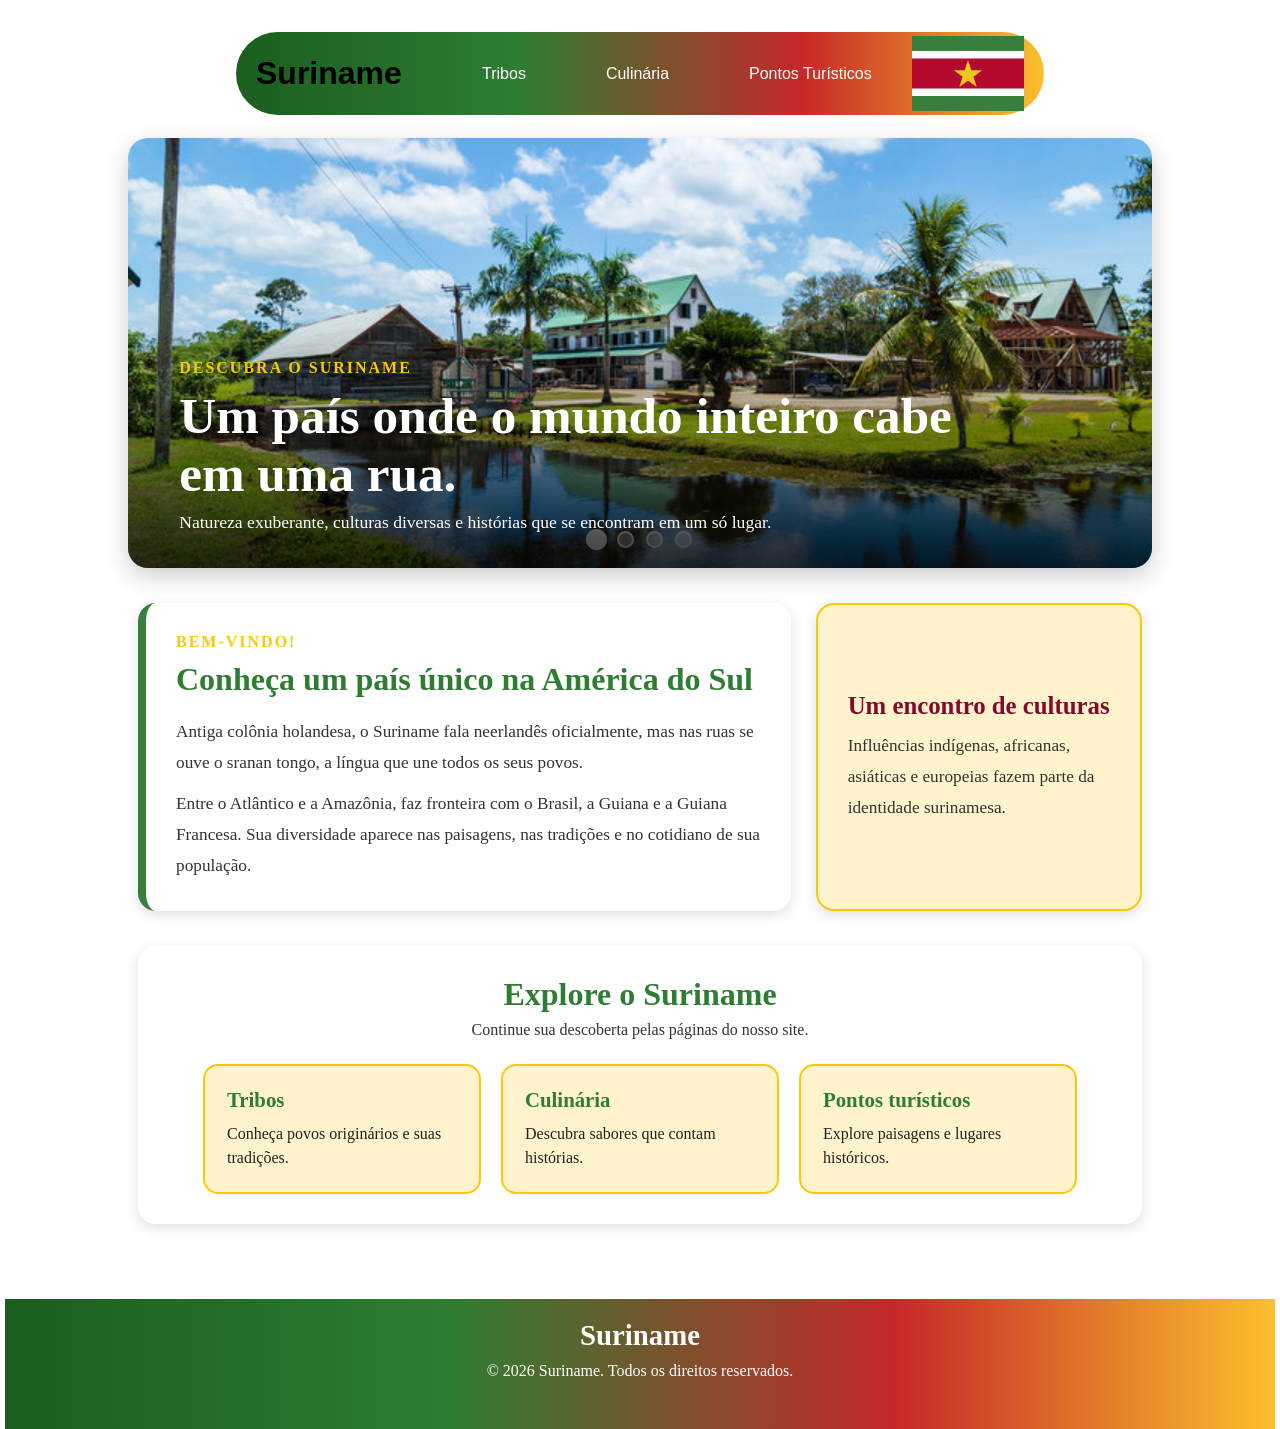
==== commit 36c6b25a: "carrossel" ====
--- a/Html/index.html
+++ b/Html/index.html
@@ -1,5 +1,6 @@
 <!DOCTYPE html>
 <html lang="pt-br">
+
 <head>
     <meta charset="UTF-8">
     <meta name="viewport" content="width=device-width, initial-scale=1.0">
@@ -8,6 +9,7 @@
     <link rel="stylesheet" href="/Css/mediaquery.css">
     <link rel="icon" href="/img/Flag_of_Suriname.svg.webp" type="image/webp">
 </head>
+
 <body onload="mudarCarrossel()">
     <div id="header-div">
         <header>
@@ -21,7 +23,8 @@
             </nav>
             <img src="/img/Flag_of_Suriname.svg.webp" alt="Bandeira do Suriname" id="band-sur">
             <menu>
-                <img src="/img/burger-menu-svgrepo-com.svg" id="burger-menu-icon" alt="Abrir menu" onclick="alterarmenu()">
+                <img src="/img/burger-menu-svgrepo-com.svg" id="burger-menu-icon" alt="Abrir menu"
+                    onclick="alterarmenu()">
             </menu>
         </header>
     </div>
@@ -30,6 +33,7 @@
         <ul>
             <li><a href="index.html" class="texto-aumenta">Home</a></li>
             <li><a href="tribos.html" class="texto-aumenta">Tribos</a></li>
+            <div class="divisor"></div>
             <li><a href="culinaria.html" class="texto-aumenta">Culinária</a></li>
             <li><a href="ptsturisticos.html" class="texto-aumenta">Pontos Turísticos</a></li>
         </ul>
@@ -37,7 +41,25 @@
 
     <main id="main-home">
         <section class="home-destaque">
-            <img src="/img/Boas Vindas Suriname-Home.jpg" id="carrossel" alt="Paisagem do Suriname">
+            <div class="carrossel-container">
+
+                <img src="/img/carrossel-1.jpg" id="carrossel" alt="Suriname">
+
+                <div class="carrossel-botoes">
+                    <input type="radio" name="slide" id="slide1" checked>
+                    <label for="slide1"></label>
+
+                    <input type="radio" name="slide" id="slide2">
+                    <label for="slide2"></label>
+
+                    <input type="radio" name="slide" id="slide3">
+                    <label for="slide3"></label>
+
+                    <input type="radio" name="slide" id="slide4">
+                    <label for="slide4"></label>
+                </div>
+
+            </div>
             <div class="home-chamada">
                 <span>DESCUBRA O SURINAME</span>
                 <h2>Um país onde o mundo inteiro cabe em uma rua.</h2>
@@ -68,9 +90,12 @@
             <h2>Explore o Suriname</h2>
             <p>Continue sua descoberta pelas páginas do nosso site.</p>
             <div class="home-links">
-                <a href="tribos.html"><strong>Tribos</strong><span>Conheça povos originários e suas tradições.</span></a>
-                <a href="culinaria.html"><strong>Culinária</strong><span>Descubra sabores que contam histórias.</span></a>
-                <a href="ptsturisticos.html"><strong>Pontos turísticos</strong><span>Explore paisagens e lugares históricos.</span></a>
+                <a href="tribos.html"><strong>Tribos</strong><span>Conheça povos originários e suas
+                        tradições.</span></a>
+                <a href="culinaria.html"><strong>Culinária</strong><span>Descubra sabores que contam
+                        histórias.</span></a>
+                <a href="ptsturisticos.html"><strong>Pontos turísticos</strong><span>Explore paisagens e lugares
+                        históricos.</span></a>
             </div>
         </section>
     </main>
@@ -81,4 +106,5 @@
     </footer>
     <script src="/Script/script.js"></script>
 </body>
-</html>
+
+</html>
--- a/Css/style.css
+++ b/Css/style.css
@@ -49,13 +49,54 @@
     width: 75%;
     border-radius: 100px;
     padding: 10px 20px 10px 20px;
-    display: grid;
-    grid-template-columns: 2fr 5fr 3fr;
+    display: flex;
     align-items: center;
     align-content: center;
     justify-items: center;
-    gap: 1rem;
+    justify-content: space-between;
     height: 7vh;
+}
+
+.carrossel-container {
+    position: relative;
+}
+
+.carrossel-botoes {
+    position: absolute;
+    bottom: 20px;
+    left: 50%;
+    transform: translateX(-50%);
+
+    display: flex;
+    gap: 12px;
+}
+
+.carrossel-botoes input {
+    display: none;
+}
+
+.carrossel-botoes label {
+    width: 13px;
+    height: 13px;
+
+    background-color: rgba(255, 255, 255, 0.5);
+    border: 2px solid white;
+    border-radius: 50%;
+
+    cursor: pointer;
+    transition: .3s;
+}
+
+.carrossel-botoes input:checked + label {
+    background-color: white;
+    transform: scale(1.25);
+}
+
+.divisor {
+  grid-column: 1 / -1; /* ocupa da primeira à última coluna */
+  grid-row: 2;       /* fica exatamente na fileira do meio */
+  background-color: #2E7D32;
+  transform: scaleY(0.5); 
 }
 
 header h1 a {
--- a/Css/mediaquery.css
+++ b/Css/mediaquery.css
@@ -1,4 +1,7 @@
 @media screen and (max-width: 1090px){
+    #header-div {
+        margin-bottom: 1.5rem;
+    }
     #navbar {
         display: none;
     }
@@ -8,28 +11,39 @@
 
     #menu-nav {
         display: inline-block;
-        width: 100%;
+        width: 70%;
         border-bottom: 10px;
         border-color: black;
+        border-radius: 50px;
         ul {
-            padding: 10px 40px 10px 40px;
+            padding: 10px 20px 10px 20px;
             list-style-type: none;
-            display: flex;
-            align-items: center;
+            display: grid;
+            grid-template-columns: 1fr 1fr;
+            grid-template-rows: 1fr 1fr;
             justify-content: space-between;
             border-bottom: 2px solid gray;
             box-shadow: 0px 4px 6px -2px rgba(0, 0, 0, 0.3);
+            gap: 0.4rem;
+            border-bottom-left-radius: 50px;
+            border-bottom-right-radius: 50px;
         }
         a {
             color: black;
             text-decoration: none;
-            font-size: 30px;
+            font-size: 1.2rem;
         }
     }
 }
 
-@media screen and (max-width: 580px) {
-    header h1 {
-        font-size: 1.6rem;
+@media screen and (max-width: 640px) {
+    #band-sur {
+        display: none;
+    }
+}
+
+@media screen and (min-width: 1091px) {
+    #menu-nav ul {
+        display: none;
     }
 }
